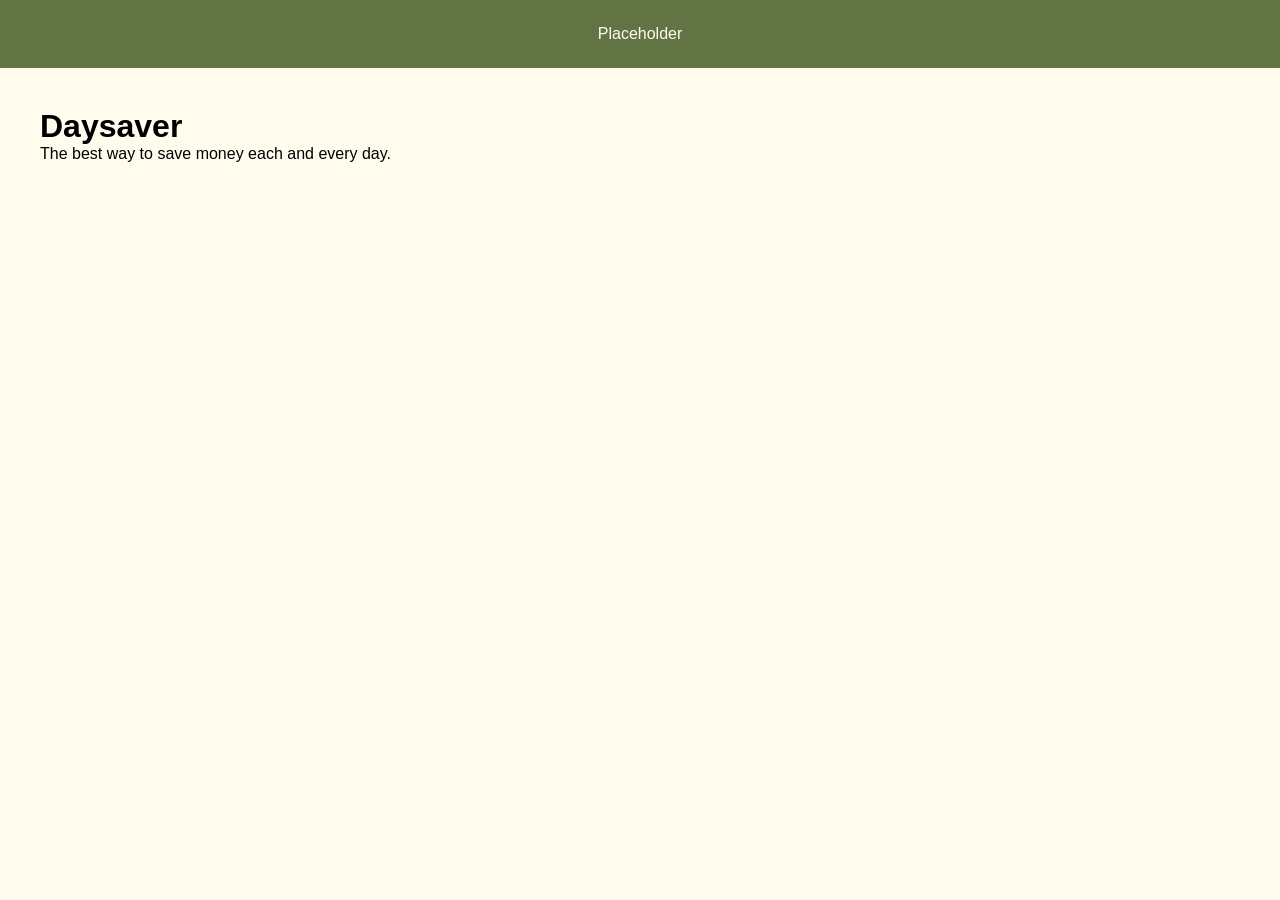
==== daysaver_website/daysaver_landing.html @ 068a2fa1 "Daysaver v1.1 Date: 27/8/26 Sprint: Weeks 5/6 Agile Sprint  Changes: -Designed and created the b" ====
<!DOCTYPE html>
<html lang="en">
<head>
    <meta charset="UTF-8" />
    <meta name="viewport" content="width=device-width, initial-scale=1.0" />
    <title>Daysaver</title>
    <link rel="stylesheet" href="style.css" />
    <link rel="stylesheet" href="daysaver_landing.css">
</head>
<body>
   <div class="top-bar">
        <p>Placeholder</p>
    </div>

    <main class="main-content">
        <h1>Daysaver</h1>
        <p>The best way to save money each and every day.</p>
    </main>
</body>
</html>
---- daysaver_website/style.css ----
* {
  margin: 0;
  padding: 0;
  box-sizing: border-box;
  font-family: 'Lucida Sans', 'Lucida Sans Regular', 'Lucida Grande', 'Lucida Sans Unicode', Geneva, Verdana, sans-serif;
}

body {
  min-height: 100vh;
  background: #fffbed;
}

.sidebar {
  position: fixed;
  top: 0;
  left: 0;
  height: 100%;
  width: 85px;
  display: flex;
  overflow-x: hidden;
  flex-direction: column;
  background: #627444;
  padding: 25px 20px;
  transition: all 0.4s ease;
}

.sidebar:hover {
  width: 260px;
}

.sidebar .sidebar-header {
  display: flex;
  align-items: center;
}

.sidebar .sidebar-header img {
  width: 42px;
  border-radius: 50%;
}

.sidebar .sidebar-header h2 {
  color: #fffbed;
  font-size: 1.25rem;
  font-weight: 600;
  white-space: nowrap;
  margin-left: 23px;
}

.sidebar-links h4 {
  color: #fffbed;
  font-weight: 500;
  white-space: nowrap;
  margin: 10px 0;
  position: relative;
}

.sidebar-links h4 span {
  opacity: 0;
}

.sidebar:hover .sidebar-links h4 span {
  opacity: 1;
}

.sidebar-links .menu-separator {
  position: absolute;
  left: 0;
  top: 50%;
  width: 100%;
  height: 1px;
  transform: scaleX(1);
  transform: translateY(-50%);
  background: #fffbed;
  transform-origin: right;
  transition-delay: 0.2s;
}

.sidebar:hover .sidebar-links .menu-separator {
  transition-delay: 0s;
  transform: scaleX(0);
}

.sidebar-links {
  list-style: none;
  margin-top: 20px;
  flex: 1;
  overflow-y: auto;
  scrollbar-width: none;
}

.sidebar-links::-webkit-scrollbar {
  display: none;
}

.sidebar-links li a {
  display: flex;
  align-items: center;
  gap: 0 20px;
  color: #fffbed;
  font-weight: 500;
  white-space: nowrap;
  padding: 15px 10px;
  text-decoration: none;
  transition: 0.2s ease;
}

.sidebar-links li a:hover {
  color: #161a2d;
  background: #fffbed;
  border-radius: 4px;
}

.user-account {
  margin-top: auto;
  padding: 12px 10px;
  margin-left: -10px;
}

.user-profile {
  display: flex;
  align-items: center;
  color: #161a2d;
}

.user-profile img {
  width: 42px;
  border-radius: 50%;
  border: 2px solid #fffbed;
}

.user-profile h3 {
  font-size: 1rem;
  font-weight: 600;
}

.user-profile span {
  font-size: 0.775rem;
  font-weight: 600;
}

.user-detail {
  margin-left: 23px;
  white-space: nowrap;
}

.sidebar:hover .user-account {
  background: #fffbed;
  border-radius: 4px;
}

.sidebar .sidebar-header h2 {
  opacity: 0;
  transition: opacity 0.1s ease;
}

/* 2. Fade the title back in smoothly when hovered */
.sidebar:hover .sidebar-header h2 {
  opacity: 1;
}
---- daysaver_website/daysaver_landing.css ----
/* 1. Reset browser default margins to prevent gaps around the bar */
* {
    margin: 0;
    padding: 0;
    box-sizing: border-box;
}

body {
    background-color: #fffbed;
    font-family: 'Lucida Sans', 'Lucida Sans Regular', 'Lucida Grande', 'Lucida Sans Unicode', Geneva, Verdana, sans-serif;
}

.top-bar {
    width: 100%;
    background-color: #627444;
    color: #fffbed;
    padding: 25px 10px;
    text-align: center;
}

.main-content {
    padding: 40px;
}
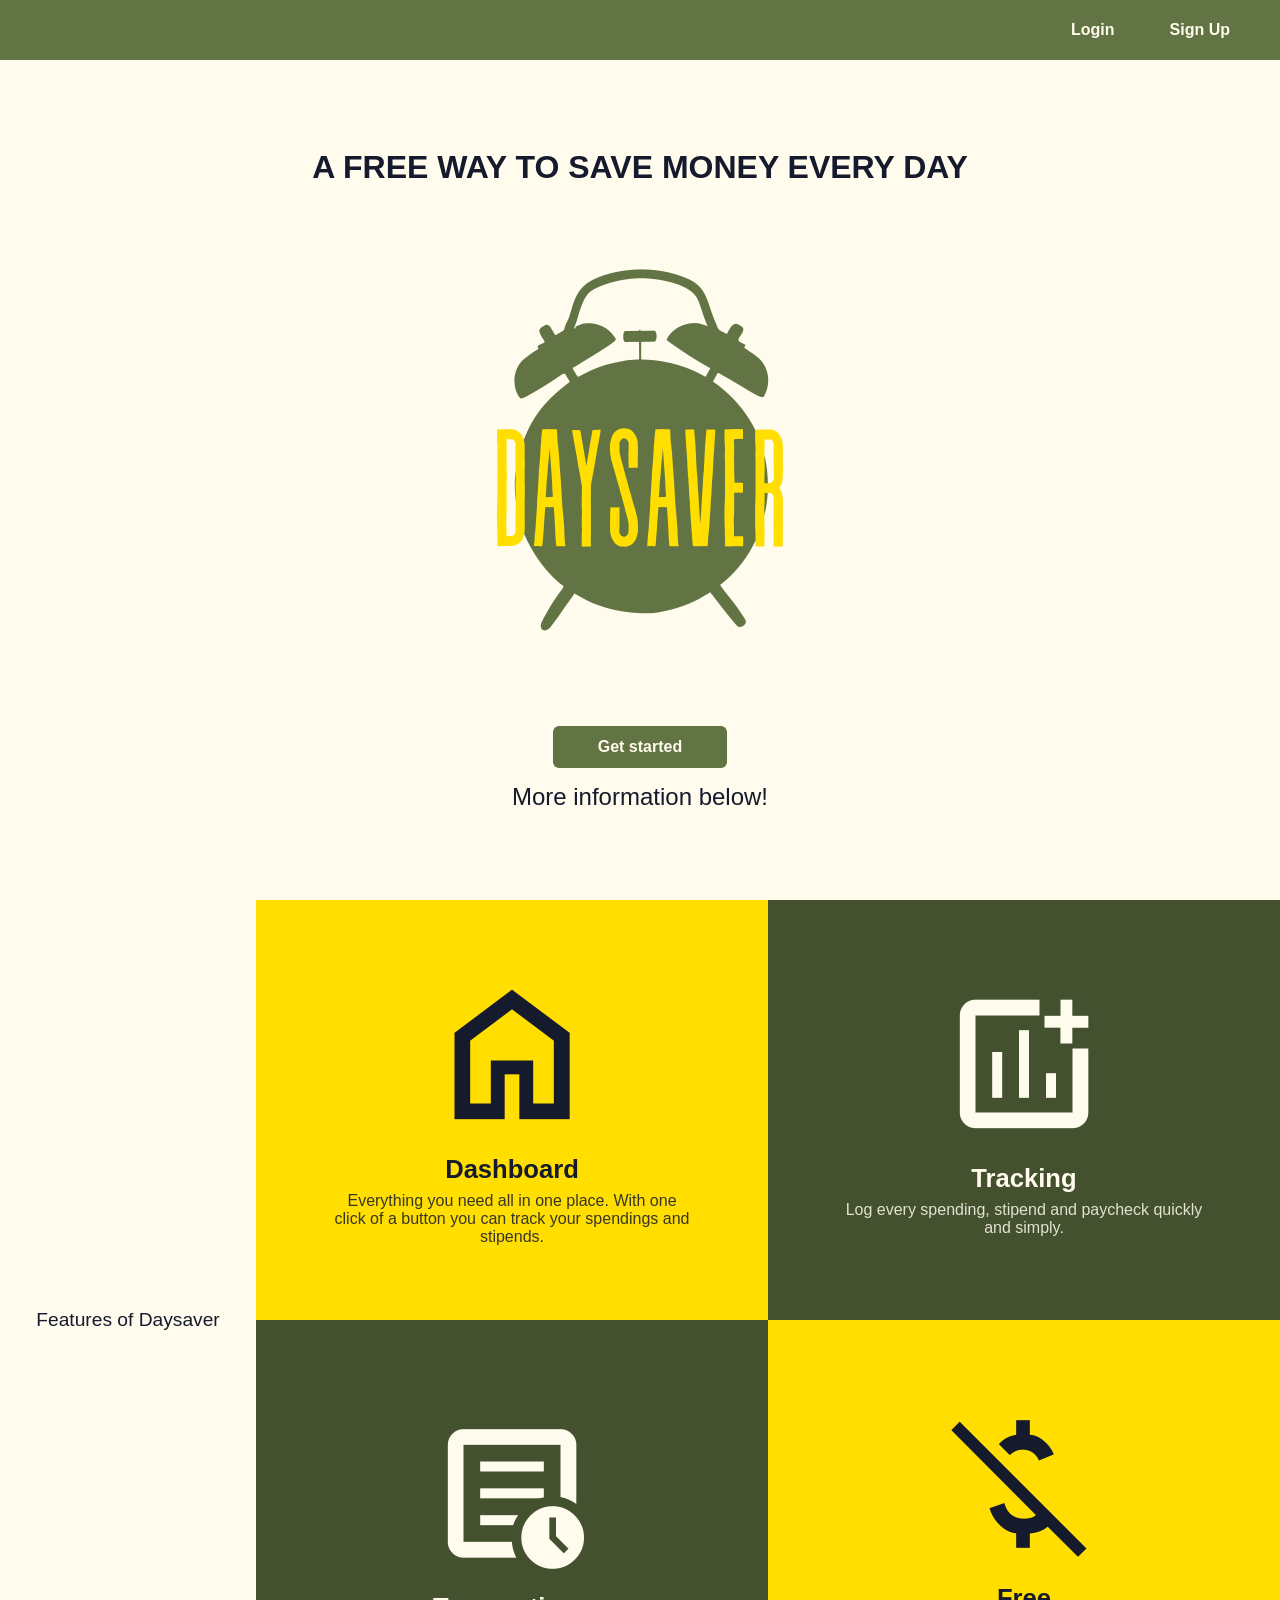
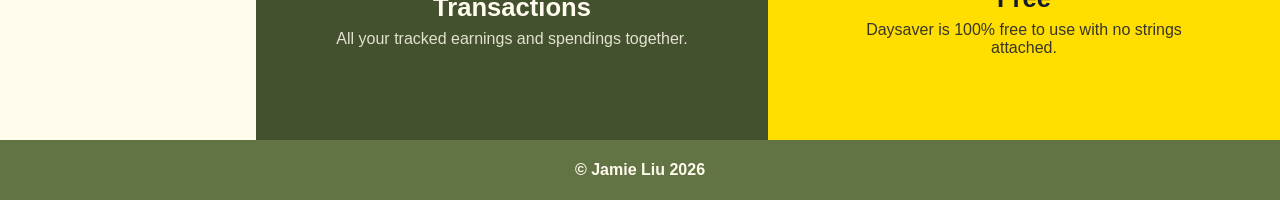
==== commit c0f18cfd: "Daysaver v1.2 Date: 4/9/26 Sprint: Weeks 7/8 Agile Sprint  Full Completions: -Landing page is fi" ====
--- a/daysaver_website/daysaver_landing.html
+++ b/daysaver_website/daysaver_landing.html
@@ -4,17 +4,79 @@
     <meta charset="UTF-8" />
     <meta name="viewport" content="width=device-width, initial-scale=1.0" />
     <title>Daysaver</title>
+    <link 
+      rel="stylesheet" 
+      href="https://fonts.googleapis.com/css2?family=Material+Symbols+Outlined:opsz,wght,FILL,GRAD@20..48,100..700,0..1,-50..200" />
     <link rel="stylesheet" href="style.css" />
-    <link rel="stylesheet" href="daysaver_landing.css">
+    <link rel="stylesheet" href="daysaver_landing.css" />
 </head>
 <body>
-   <div class="top-bar">
-        <p>Placeholder</p>
+
+    <div class="top-bar">
+        <div class="nav-links">
+            <a href="daysaver_loginpage.html" class="nav-btn">Login</a>
+            <a href="daysaver_signuppage.html" class="nav-btn">Sign Up</a>
+        </div>
     </div>
 
-    <main class="main-content">
-        <h1>Daysaver</h1>
-        <p>The best way to save money each and every day.</p>
-    </main>
+
+    <div class="page-container">
+        
+         <!-- PAGE 1 -->
+        <section class="page page-one">
+            <div class="hero-content">
+                <h1 class="hero-title">A free way to save money every day</h1> 
+                
+                <div class="logo-circle">
+                    <img src="daysaver_images/daysaverlogo.png" alt="Daysaver Logo">
+                </div>
+                <a href="daysaver_signuppage.html" style="text-decoration: none;">
+                    <button class="btn-green">Get started</button>
+                </a>
+                
+                <p class="placeholder-text-p1">More information below!</p>
+            </div>
+        </section>
+
+        <!-- PAGE 2 -->
+        <section class="page page-two">
+            <div class="pg2-left-text-column">
+                <p>Features of Daysaver</p>
+            </div>
+            
+            <div class="pg2-right-grid">
+                <!-- Box 1 -->
+                <div class="box box-yellow">
+                    <span class="material-symbols-outlined box-icon">home</span>
+                    <span class="box-title">Dashboard</span>
+                    <p class="box-desc">Everything you need all in one place. With one click of a button you can track your spendings and stipends.</p>
+                </div>
+                <!-- Box 2 -->
+                <div class="box box-black">
+                    <span class="material-symbols-outlined box-icon">addchart</span>
+                    <span class="box-title">Tracking</span>
+                    <p class="box-desc">Log every spending, stipend and paycheck quickly and simply.</p>
+                </div>
+                <!-- Box 3 -->
+                <div class="box box-black">
+                    <span class="material-symbols-outlined box-icon">overview</span>
+                    <span class="box-title">Transactions</span>
+                    <p class="box-desc">All your tracked earnings and spendings together.</p>
+                </div>
+                <!-- Box 4 -->
+                <div class="box box-yellow">
+                    <span class="material-symbols-outlined box-icon">money_off</span>
+                    <span class="box-title">Free</span>
+                    <p class="box-desc">Daysaver is 100% free to use with no strings attached.</p>
+                </div>
+            </div>
+        </section>
+        
+    </div>
+
+    <div class="footer">
+        <p>© Jamie Liu 2026</p>
+    </div>
+
 </body>
-</html>+</html>
--- a/daysaver_website/daysaver_landing.css
+++ b/daysaver_website/daysaver_landing.css
@@ -1,23 +1,210 @@
-/* 1. Reset browser default margins to prevent gaps around the bar */
-* {
+body {
     margin: 0;
     padding: 0;
-    box-sizing: border-box;
-}
-
-body {
+    display: flex;
+    flex-direction: column;
+    min-height: 100vh;
     background-color: #fffbed;
-    font-family: 'Lucida Sans', 'Lucida Sans Regular', 'Lucida Grande', 'Lucida Sans Unicode', Geneva, Verdana, sans-serif;
 }
 
 .top-bar {
     width: 100%;
+    height: 60px;
     background-color: #627444;
     color: #fffbed;
-    padding: 25px 10px;
+    display: flex;
+    align-items: center;
+    justify-content: flex-end;
+    box-sizing: border-box;
+}
+
+.nav-links {
+    display: flex;
+    gap: 15px;
+    padding-right: 30px; 
+}
+
+.nav-btn {
+    color: #fffbed;
+    text-decoration: none;
+    font-weight: bold;
+    font-size: 1rem;
+    padding: 8px 20px;
+    border-radius: 4px;
+    background-color: transparent;
+    display: inline-block;
+    transition: none;
+}
+
+.nav-btn:hover {
+    background-color: #7a9155; 
+    color: #fffbed;
+}
+f
+.nav-btn:active {
+    background-color: #44512f;
+}
+
+.footer {
+    width: 100%;
+    height: 60px;
+    background-color: #627444;
+    color: #fffbed;
+    display: flex;
+    align-items: center;
+    justify-content: center;
+    font-weight: bold;
+}
+
+.page-container {
+    width: 100%;
+}
+
+.page {
+    height: calc(100vh - 60px);
+    width: 100%;
+    box-sizing: border-box;
+}
+
+/* Page One */
+.page-one {
+    display: flex;
+    align-items: center;
+    justify-content: center;
+}
+
+.hero-title {
+    font-size: 2.0rem;
+    font-weight: 800;
+    color: #161a2d;
+    margin: 0 0 10px 0;
+    text-transform: uppercase;
+}
+
+.hero-content {
+    display: flex;
+    flex-direction: column;
+    align-items: center;
+    gap: 15px;
+}
+
+.logo-circle {
+    width: 500px;
+    height: 500px;
+    border-radius: 50%;
+    overflow: hidden;
+    background-color: #fffbed;
+    display: flex;
+    align-items: center;
+    justify-content: center;
+}
+
+.logo-circle img {
+    width: 100%;
+    height: 100%;
+    object-fit: cover;
+}
+
+.btn-green {
+    background-color: #627444;
+    color: #fffbed;
+    border: none;
+    padding: 12px 45px;
+    font-size: 1rem;
+    font-weight: bold;
+    cursor: pointer;
+    border-radius: 6px;
+    transition: background 0.2s ease, transform 0.1s ease;
+}
+
+/* Hover effect for button */
+.btn-green:hover {
+    background-color: #7a9155; 
+}
+
+/* On-click button effect */
+.btn-green:active {
+    background-color: #44512f;
+    transform: scale(0.97); 
+}
+
+.placeholder-text-p1 {
+    font-size: 1.5rem;
+    color: #161a2d;
+}
+
+/* Page 2 */
+.page-two {
+    display: flex;
+    align-items: stretch;
+}
+
+.pg2-left-text-column {
+    width: 20%; 
+    display: flex;
+    align-items: center;
+    justify-content: center;
+    padding: 20px;
+    box-sizing: border-box;
+    font-size: 1.2rem;
     text-align: center;
-}
-
-.main-content {
-    padding: 40px;
-}
+    color: #161a2d;
+}
+
+.pg2-right-grid {
+    width: 80%;
+    height: 100%;
+    display: grid;
+    grid-template-columns: 1fr 1fr;
+    grid-template-rows: 1fr 1fr;
+    gap: 0;
+}
+
+.box {
+    display: flex;
+    flex-direction: column; 
+    justify-content: center;
+    align-items: center;
+    padding: 30px;
+    box-sizing: border-box;
+    text-align: center;
+}
+
+.box-icon {
+    font-size: 4rem;
+    margin-bottom: auto;
+}
+
+.box .box-title {
+    font-weight: bold;
+    font-size: 1.6rem;
+    margin-bottom: 8px; 
+}
+
+.box-desc {
+    font-size: 1rem;
+    margin: 0;
+    max-width: 80%;
+    opacity: 0.85;
+}
+
+.box-yellow {
+    background-color: #ffde00;
+    color: #161a2d;
+}
+
+.box-black {
+    background-color: #44512f;
+    color: #fffbed;
+}
+
+.material-symbols-outlined {
+    font-size: 10rem !important;
+    margin-bottom: 20px;
+}
+
+.box span {
+    font-weight: bold;
+    font-size: 1.6rem;
+    margin-top: 0;
+}
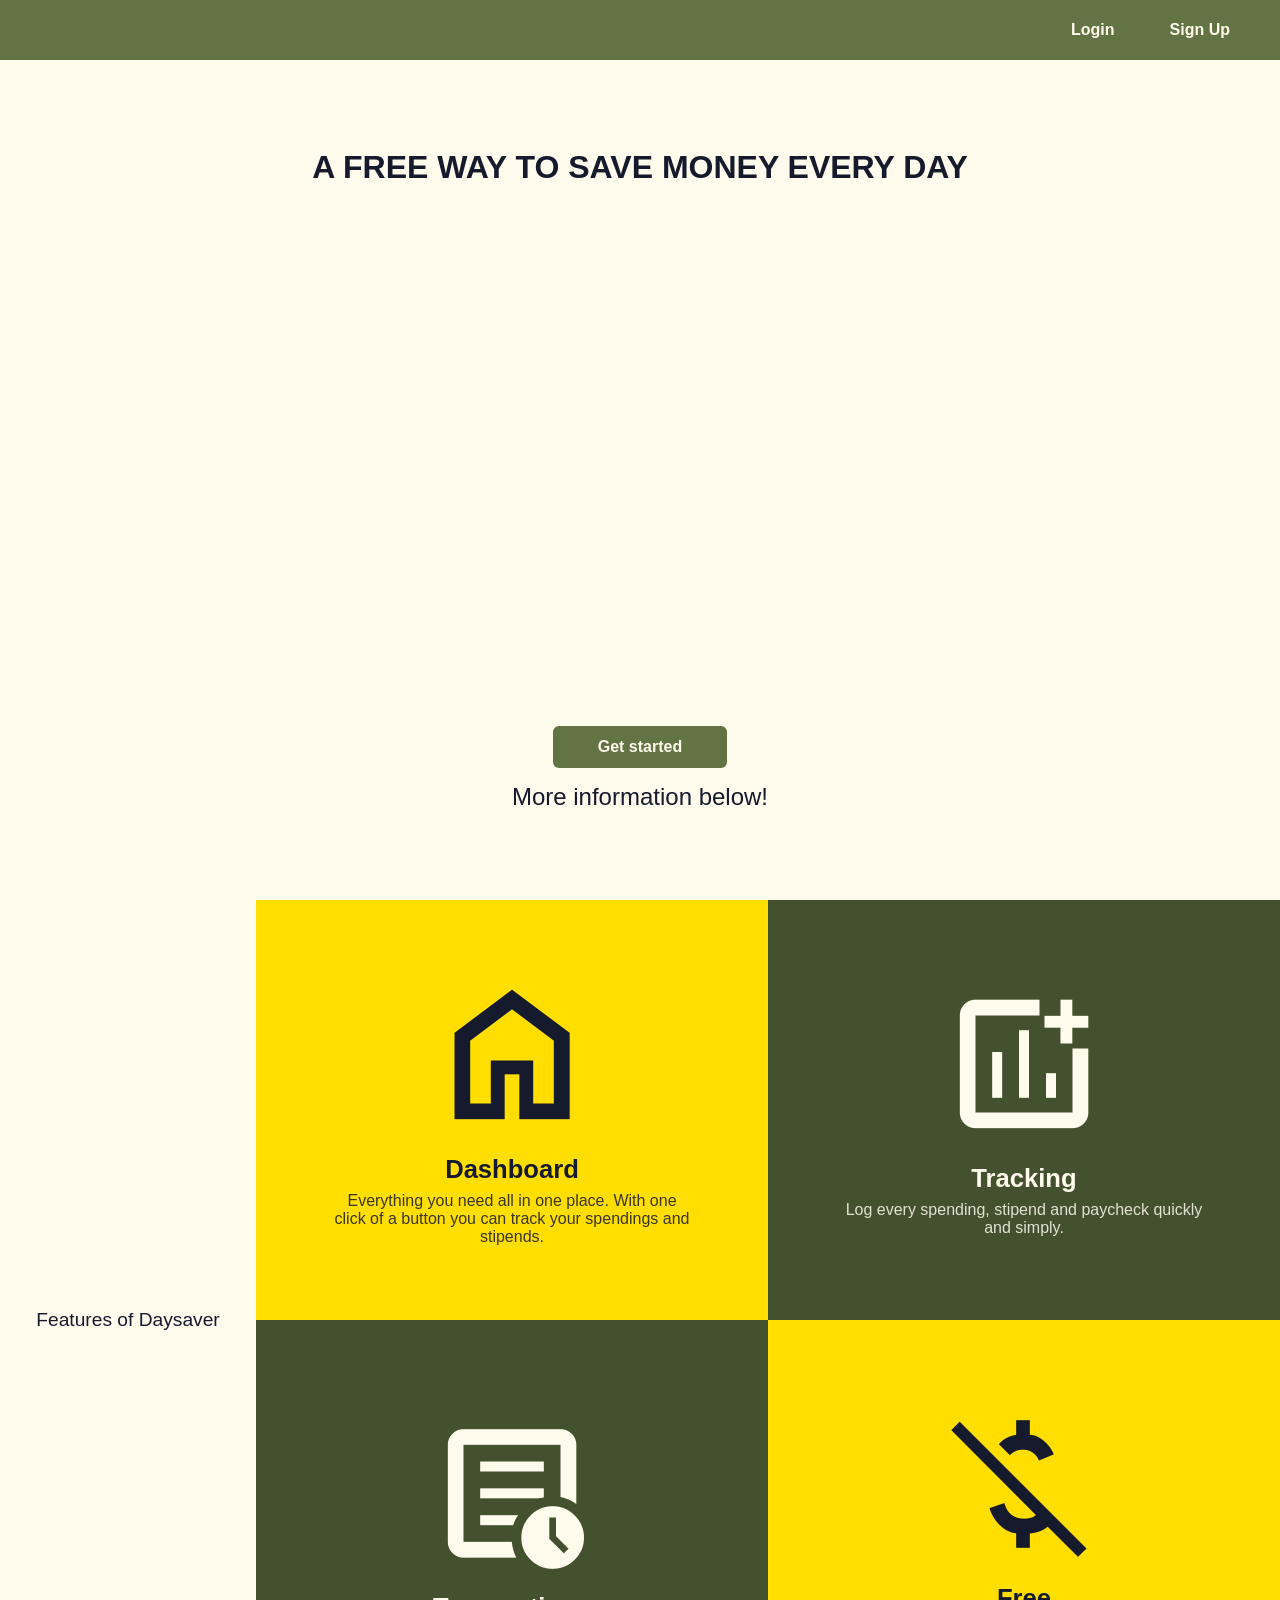
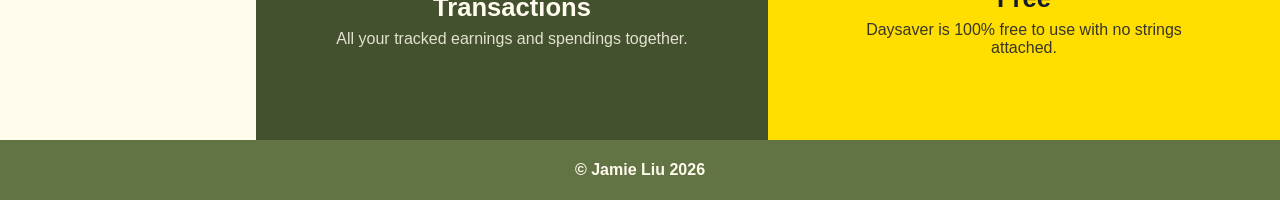
==== commit c2aa10d5: "Daysaver v1.3 Date: 9/9/26 Sprint: Weeks 7/8 Agile Sprint  Full Completions: -Login Form (with c" ====
--- a/daysaver_website/daysaver_landing.html
+++ b/daysaver_website/daysaver_landing.html
@@ -14,8 +14,8 @@
 
     <div class="top-bar">
         <div class="nav-links">
-            <a href="daysaver_loginpage.html" class="nav-btn">Login</a>
-            <a href="daysaver_signuppage.html" class="nav-btn">Sign Up</a>
+            <a href="/login" class="nav-btn">Login</a>
+            <a href="/signup" class="nav-btn">Sign Up</a>
         </div>
     </div>
 
@@ -28,9 +28,9 @@
                 <h1 class="hero-title">A free way to save money every day</h1> 
                 
                 <div class="logo-circle">
-                    <img src="daysaver_images/daysaverlogo.png" alt="Daysaver Logo">
+                    <img src="/daysaver_images/daysaverlogo.png" alt="Daysaver Logo">
                 </div>
-                <a href="daysaver_signuppage.html" style="text-decoration: none;">
+                <a href="/signup" style="text-decoration: none;">
                     <button class="btn-green">Get started</button>
                 </a>
                 
